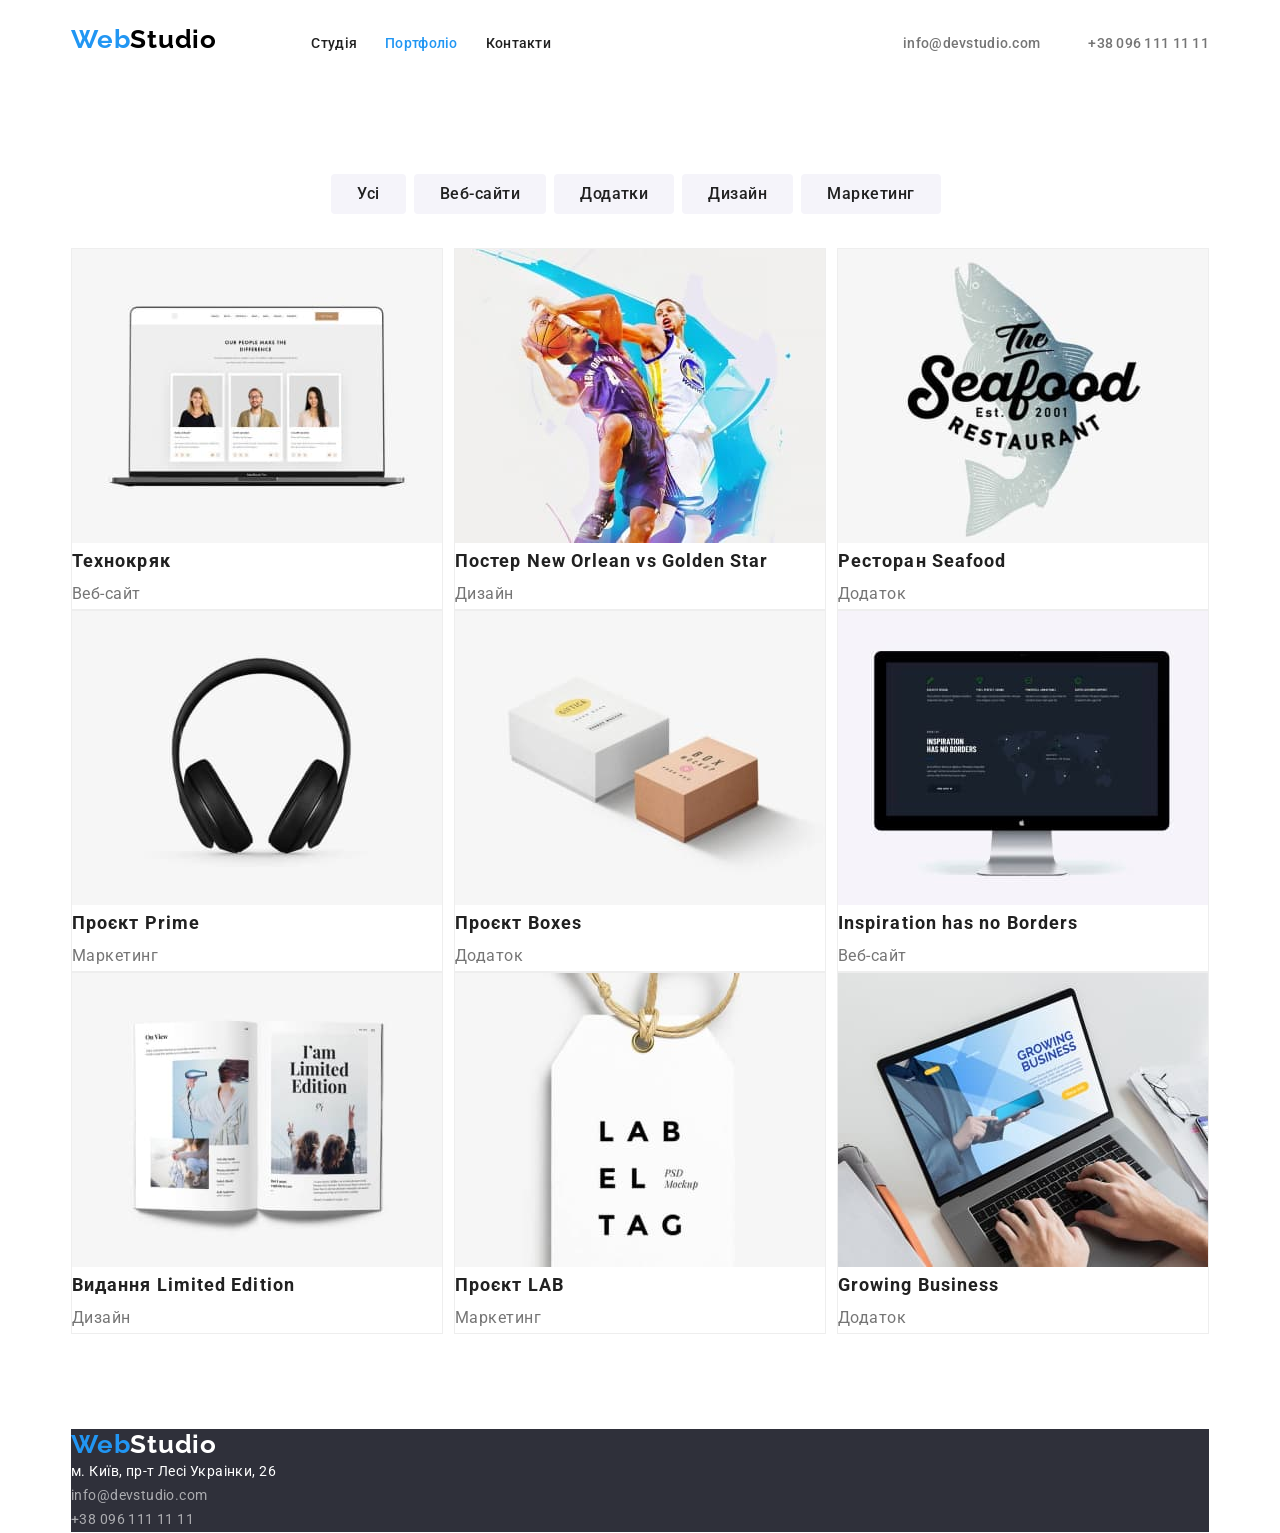
==== portfolio.html @ 71df14c6 "Add files via upload" ====
<!DOCTYPE html>
<html lang="uk">
    <head>
        <meta charset="UTF-8">
        <meta http-equiv="X-UA-Compatible" content="IE=edge">
        <meta name="viewport" content="width=device-width, initial-scale=1.0">
        <title>WebStudio</title>
        <link rel="preconnect" href="https://fonts.googleapis.com">
        <link rel="preconnect" href="https://fonts.gstatic.com" crossorigin>
        <link href="https://fonts.googleapis.com/css2?family=Montserrat:wght@400;700&family=Raleway:wght@700&family=Roboto:wght@400;500;700;900&display=swap" rel="stylesheet">
        <link rel="stylesheet" href="https://cdnjs.cloudflare.com/ajax/libs/modern-normalize/1.1.0/modern-normalize.min.css" integrity="sha512-wpPYUAdjBVSE4KJnH1VR1HeZfpl1ub8YT/NKx4PuQ5NmX2tKuGu6U/JRp5y+Y8XG2tV+wKQpNHVUX03MfMFn9Q==" crossorigin="anonymous" referrerpolicy="no-referrer">
        <link rel="stylesheet" href="./css/styles.css" />
    </head>


    <body>
    <div class="container">
        <section class="section-head">             
            <header class="header">
                <nav class="header-nav">
                    <a href="./index.html" class="header-logo link" lang="en">Web<span>Studio</span></a>   
                    <ul class="header-list list">
                        <li class="header-item"><a class="header-link link" href="./index.html">Студія</a></li>
                        <li class="header-item"><a class="header-link link  current" href="./portfolio.html">Портфоліо</a></li>
                        <li class="header-item"><a class="header-link link" href="contacts.html">Контакти</a></li>
                    </ul>
                </nav>
                
                    <ul class="contacts list">
                        <li class="header-contacts"> <a class="header-contnum link" href="mailto:info@devstudio.com">info@devstudio.com</a></li>
                        <li class="header-contacts"> <a class="header-conttel link" href="tel:+380961111111">+38 096 111 11 11</a></li>
                    </ul>
            </header>

        </section>

    </div>

        <main>
                <div class="container">
                    <section class="section">
                        <h1 class="portfolio visually-hidden">Портфоліо</h1>
                        <ul class="portfolio-buttons list">
                        <li><button class="button-portfolio button" type="button">Усі</button></li>
                        <li><button class="button-portfolio button" type="button">Веб-сайти</button></li>
                        <li><button class="button-portfolio button" type="button">Додатки</button></li>
                        <li><button class="button-portfolio button" type="button">Дизайн</button></li>
                        <li><button class="button-portfolio button" type="button">Маркетинг</button></li>
                        </ul>

            
                
                        <ul class="work-list list">
                        <li class="work-item">
                            <a>
                                <img src="./images/noutbuk.jpg" alt="ноутбук" width="370">
                                <h2 class="work-title">Технокряк</h2>
                                <p class="work-text">Веб-сайт</p>
                            </a>
                        </li>
                        <li class="work-item ">
                            <a>
                                <img src="./images/basketbolisty.jpg" alt="баскетболісти" width="370">
                                <h2 class="work-title">Постер New Orlean vs Golden Star</h2>
                                <p class="work-text">Дизайн</p>
                            </a>
                        </li>
                        <li class="work-item">
                            <a>
                                <img src="./images/ryba.jpg" alt="риба" width="370">
                                <h2 class="work-title">Ресторан Seafood</h2>
                                <p class="work-text">Додаток</p>
                            </a>
                        </li>
                        <li class="work-item">
                            <a>
                                <img src="./images/navushnyky.jpg" alt="навушники" width="370">
                                <h2 class="work-title">Проєкт Prime</h2>
                                <p class="work-text">Маркетинг</p>
                            </a>
                        </li>
                        <li class="work-item">
                            <a>
                                <img src="./images/yashchyky.jpg" alt="ящики" width="370">
                                <h2 class="work-title">Проєкт Boxes</h2>
                                <p class="work-text">Додаток</p>
                            </a>
                        </li>
                        <li class="work-item">
                            <a>
                                <img src="./images/yekran.jpg" alt="єкран" width="370">
                                <h2 class="work-title">Inspiration has no Borders</h2>
                                <p class="work-text">Веб-сайт</p>
                            </a>
                        </li>
                        <li class="work-item">
                            <a>
                                <img src="./images/knyha.jpg" alt="книга" width="370">
                                <h2 class="work-title">Видання Limited Edition</h2>
                                <p class="work-text">Дизайн</p>
                            </a>
                        </li>
                        <li class="work-item">
                            <a>
                                <img src="./images/birka.jpg" alt="бірка" width="370">
                                <h2 class="work-title">Проєкт LAB</h2>
                                <p class="work-text">Маркетинг</p>
                            </a>
                        </li>
                        <li class="work-item">
                            <a>
                                <img src="./images/liudyna-za-kompiuterom.jpg" alt="людина за компьютером" width="370">
                                <h2 class="work-title">Growing Business</h2>
                                <p class="work-text">Додаток</p>
                            </a>
                        </li>
                        </ul>
                    </section>
                </div>
        </main>

    <div class="container">
        <section class="section-footer">
                <footer class="footer">
                <a href="./index.html" class="footer-logo link" lang="en">Web<span>Studio</span></a>
                 <address class="adress">
                    <ul class="adress-list list">
                        <li class="adress-find"><a class="footer-link link" href="https://goo.gl/maps/CPtrU1FHBa2aNyZL9" target="_blank" rel="noopener noreferrer nofollow">м. Київ, пр-т Лесі Украінки, 26</a></li>
                        <li class="adress-item"><a class="footer-link link" href="mailto:info@devstudio.com">info@devstudio.com</a></li>
                        <li class="adress-item"><a class="footer-link link" href="tel:+380961111111">+38 096 111 11 11</a></li>
                    </ul>
                 </address>    
             </footer>
        </section>
    </div>
    </body>
</html>
---- css/styles.css ----
html{ box-sizing: border-box;
}

*,
*::before,
*::after {
    box-sizing: inherit;
}

:root {
    --main-text-color: #212121;
    --secondary-text-color: #ffffff;
    --ouwer-text-color: #757575;
    --acent-color: #2196f3;
    --contener-color: #eeeeee;
    --logo-color-text: #000000;
    --buttons-port-color: #f5f4fa;
    --footer-text-color: rgba(255, 255, 255, 0.6);
    --background-footer-color: #2f303a;
    --background-section: #e5e5e5;
    --brand-color-third:#188CE8;               /* &&&*/
    --brand-background-color:  #F5F5F5;    /* &&&*/
    --line-color: #ececec;
    --background-color: #ffffff; 
    --icon-color: #afb1b8;
    --main-font: Roboto, sans-serif;
}

body {
    font-family: 'Roboto','Montserrat', sans-serif;
    font-size: 14px;
    letter-spacing: 0.03em;
    color: var(--ouwer-text-color);
  /*  background-color: var(--brand-background-color);  возобновить*/
    background-color:ffffff;
    margin: 0;

    /*font-family: 'Raleway','Roboto', sans-serif; 
    font-family: 'Montserrat', sans-serif;*/
}

h1,h2,h3,h4,h5,h6,p {
  margin: 0;
}
img {
  display: block;
  max-width: 100%;
  height: auto;
}
address {
  /* или через класс .footer-address*/
  font-style: normal;
}
button {
  display: block;
  cursor: pointer;
  border: none;
  border-radius: 4px;
}

.section {
  margin-top: 93px;
  margin-bottom: 93px;
}
.container {
  width: 1170px;
  margin: 0 auto;
  padding: 0 15px;
  border: 1px solid rgb(255, 255, 255);

}
.list {
  list-style: none;
  padding-left: 0;
  margin: 0;
  
}
.link {
  text-decoration: none;
   color: inherit;
}
.button { 
    display: inline-block ;
    text-decoration: none;
    border: 1px solid transparent;
    
} 


/*-------------------HEADER-------------------*/


.header {
  display: flex;
  justify-content: center;
  text-align: center;
  align-items: baseline;
  margin-top:23px;
  margin-bottom:24px;

}

.header-logo {
   
    font-family: 'Raleway';
    font-weight: 700;
    font-size: 26px;
    line-height: 1.19;
    letter-spacing: 0.03em;
    color: var(--acent-color);
    margin-right: 91px;  
      

}


.header-nav .header-item{

    background-color: inherit;
    padding: 0;
}
.header-item:not(:last-child) {
 padding-right: 28px;
}

.header-nav .header-item:last-child {
    margin-right: 0;
}
.header-nav .list {
   display: inline-flex;
   list-style: none;
}  


.logo {
    font-family: 'Raleway';
    font-weight: 700;
    font-size: 26px;
    line-height: 1.19;
    letter-spacing: 0.03em;
   
}



.header-logo span {
    color: #000000; 
}


.header-list :hover,
.header-list :focus {
   color: var( --acent-color);
}
.header-link {
    font-family: inherit;
    font-weight: 500;
    font-size: 14px;
    line-height: 1.14;
    letter-spacing: 0.02em;
    color: var(--main-text-color);
    
}
.list {
    list-style: none;
    padding: 0; 
    margin:0; 
    display: flex;  
    
}
.link {
    text-decoration: none;
}


.current {
    color: var(--acent-color);
}

.header-item .link :hover, 
.header-item .link :focus {
   color: var(--acent-color);
}
.header-contacts :hover,
.header-contacts :focus {  
   color: var(--acent-color);
}

.contacts { 
    display: inline-flex; 
    margin-left: auto;
    
   
}
.header-contacts-nav {
    display: inline-flex;
    background-color: inherit;
    outline: 1px transparent;
    padding: 0;
    border: 1px solid red;
}
.header-contnum {
    font-family: inherit;
    font-weight: 500;
    font-size: 14px;
    line-height: 1.14;
    letter-spacing: 0.02em;
    color: var(--ouwer-text-color);
    margin-left: 340px; 
}


.header-conttel {
    font-family: inherit;
    font-weight: 500;
    font-size: 14px;
    line-height: 1.14;
    letter-spacing: 0.02em;
    color: var(--ouwer-text-color);
    margin-left: 48px;
    
}


/*-------------------HERO-------------------*/

.hero {
    background-color: var(--background-footer-color);
    text-align: center;
    margin-top: 0;
    margin-bottom: 0;
}
.hero-title {
    display: inline-block;
    font-family: inherit;
    font-weight: 900;
    font-size: 44px;
    line-height: 1.36;
    text-align: center;
    letter-spacing: 0.06em;
    text-transform: uppercase;
    color: var(--secondary-text-color);
    margin-top: 199px;
    margin-bottom: 28px;
    margin-left: 282px;
    margin-right: 282px;
}

.hero-button {
    display: inline-block;
    font-family: inherit;
    font-weight: 700;
    font-size: 16px;
    line-height: 1.88;
    align-items: center;
    text-align: center;
    letter-spacing: 0.06em;
    color: var(--secondary-text-color);
    background-color: var(--acent-color);
    padding: 10px 32px;
    min-width: 216px;
    margin-bottom: 199px; 
    }


button:active {
  background-color: var(--brand-color-third);
}
button:hover {
    cursor: pointer;
    background-color: var(--acent-color);
    box-shadow: 0px 4px 4px rgba(0, 0, 0, 0.15);
    border-radius: 4px;
    background-color: var(--brand-color-third);
    color:var(--secondary-text-color);
    }


/*-------------------benefits-------------------*/


.visually-hidden {
  position: absolute;
    white-space: nowrap;
    width: 1px;
    height: 1px;
    overflow: hidden;
    border: 0;
    padding: 0;
    clip: rect(0 0 0 0);
    clip-path: inset(50%);
    margin: -1px;
    
}

.benefits-headline {
    font-family: inherit;
    font-weight: 700;
    font-size: 14px;
    line-height: 1.14;
    letter-spacing: 0.03em;
    text-transform: uppercase;
    color: var(--main-text-color);
    margin-bottom: 8px;

}

    
.benefits-item {
    line-height: 1.71;
    color: var(--ouwer-text-color);
    margin-right: 28px;
}

.benefits-item:not(:last-child){
  margin-right: 28px;
}


/*-------------------ACTIVITY-------------------*/
.activity {
    margin-top: 0;
 
    
}
.activity-title {
    font-family: inherit;
    font-weight: 700;
    font-size: 36px;
    line-height: 1.17;
    text-align: center;
    letter-spacing: 0.03em;
    color: var(--main-text-color);
    margin-bottom: 48px;
    margin-left: 401px;
    margin-right: 401px;
    
    
}
.activity-item:not(:last-child) {
 padding-right: 30px;
} 
.activity-item {
    padding-bottom: 50px;
}

/*-------------------TEAM-------------------*/
.team {
    background-color: #F5F4FA;
    padding-top: 94px;
}
.team-title {
    font-family: inherit;
    font-weight: 700;
    font-size: 36px;
    line-height: 1.17;
    text-align: center;
    letter-spacing: 0.03em;
    color: var(--main-text-color);
    margin-bottom: 50px;
}

.team-item {
    background-color: #fff;
    padding-right:not(:last-child): 30px;
    box-shadow: 0px 1px 3px rgba(0, 0, 0, 0.12), 0px 1px 1px rgba(0, 0, 0, 0.14), 0px 2px 1px rgba(0, 0, 0, 0.2);
    border-radius: 0px 0px 4px 4px;

}
.team-item:not(:last-child) {
 padding-right: 30px;
}

.team-headline {
    font-family: inherit;
    font-weight: 500;
    font-size: 16px;
    line-height: 1.88;
    letter-spacing: 0.03em;
    color: var(--main-text-color);
    text-align: center;

}
.team-notes {
    font-family: inherit;
    font-size: 16px;
    line-height: 1.88;
    letter-spacing: 0.03em;
    color: var(--ouwer-text-color);
    text-align: center;
    margin-bottom: 94px;
    }

/*-------------------PORTFOLIO-------------------*/
.portfolio-buttons {
   
    justify-content: center;
    
}

.button-portfolio {
    display: inline-block;
    font-family: inherit;
    font-weight: 500;
    font-size: 16px;
    line-height: 1.62;
    align-items: center;
    text-align: center;
    letter-spacing: 0.03em;
    background: #F5F4FA;
    border-radius: 4px;
    color: var(--main-text-color);
    min-width: 73px;
    padding: 6px 25px;
    margin-right:8px;
   
}

.button-portfolio{
    
    margin-right:not(:last-child): 8px;
}
.button-portfoli:last-child{
    margin-right: 0;
}



.work-list {

    justify-content: space-between;
    margin-top: 34px;
    /*margin-left: -30px;
    margin-top:-30px;*/
    flex-wrap: wrap;
    

}

.work-list {
   /* flex-basis: calc((100%-30px*2) / 3) ;*/
   flex-basis: calc(100%/(3-20px));
}

.work-list.item:nth-child(3n) {
    margin-right: 0;
}
.work-list.item:nth-child(-n+3) {
    margin-bottom: 0;
}

.work-item {
    border: 1px solid #EEEEEE;
    
}

.work-title {
    font-family: inherit;
    font-weight: 700;
    font-size: 18px;
    line-height: 2;
    letter-spacing: 0.06em;
    color: var(--main-text-color);
}
.work-text {
    font-family: inherit;
    font-size: 16px;
    line-height: 1.88;
    letter-spacing: 0.03em;
    color: var(--ouwer-text-color);
}


/*-------------------FOTER-------------------*/
.section-footer {
    background-color: var(--background-footer-color);

    
    display: flex ;

    
    
    
   
 
}
.footer{
}  
.footer-contacts {
    margin-top: 60px;
    margin-bottom: 60px;
    
}

.address{
    
    
      

}
.address-list{
    
    
    
       

}
.adress-item {

font-family: inherit;
font-style: normal;
font-size: 14px;
line-height: 1.71;
letter-spacing: 0.03em;
color: rgba(255, 255, 255, 0.6);
 

}

.footer-logo {
    font-family: 'Raleway';
    font-weight: 700;
    font-size: 26px;
    line-height: 1.19;
    letter-spacing: 0.03em;
    color: var(--acent-color);
    padding-top: 0;
    display: block;
    
    

}

.footer-logo span {
color: var(--secondary-text-color);
}

.adress a {
    color: rgba(255, 255, 255, 0.6); 
}

.adress-find a {
    font-family: inherit;
    font-style: normal;
    font-size: 14px;
    line-height: 1.71;
    letter-spacing: 0.03em;
    color: var(--secondary-text-color);
}

.adress-list :hover,
.adress-list :focus {
   color: var(--acent-color);
}

.list {
    list-style: none;
}
.link {
    text-decoration: none;
}

.menu-footer {
      padding-top: 50px;
      padding-bottom: 60px;
    
    
    
      
}

.adress-list {
    display:block;
    justify-content:column;}
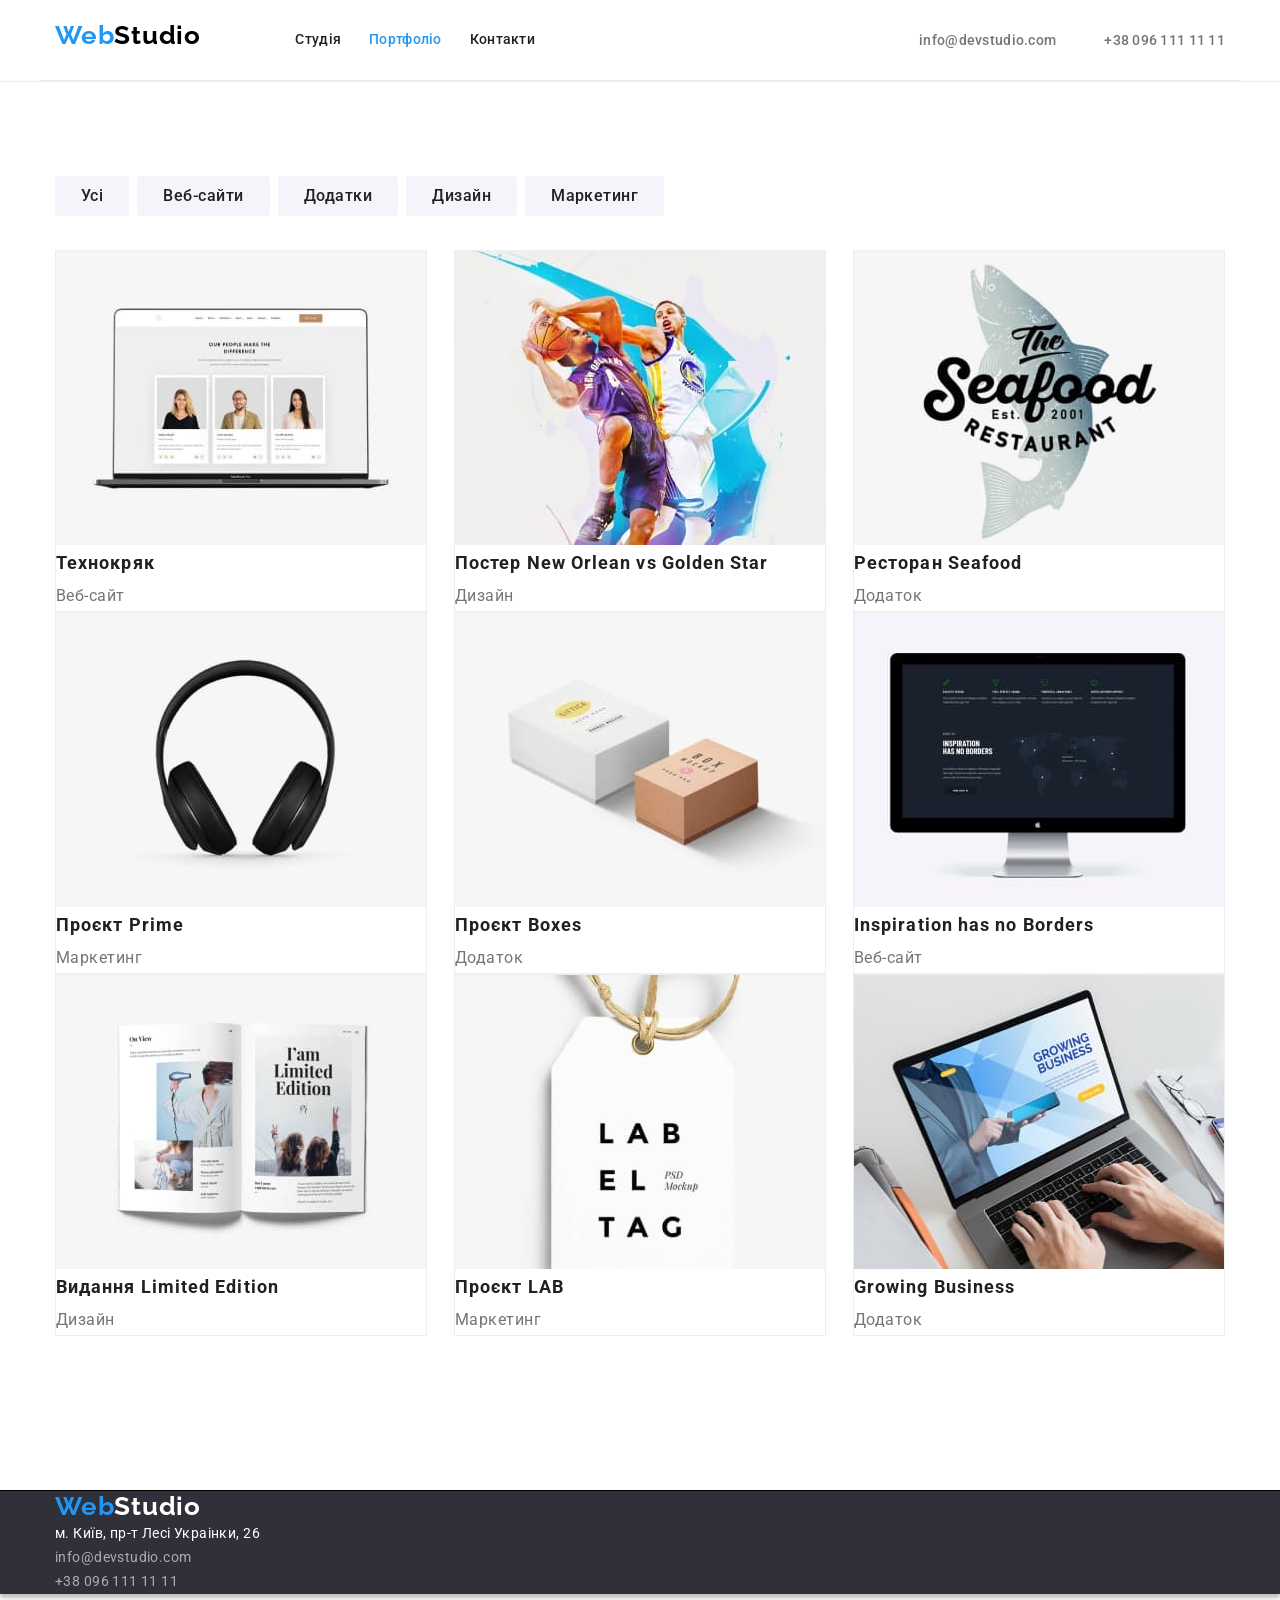
==== commit 0c4007fb: "Add files via upload" ====
--- a/portfolio.html
+++ b/portfolio.html
@@ -14,31 +14,27 @@
 
 
     <body>
-    <div class="container">
-        <section class="section-head">             
-            <header class="header">
-                <nav class="header-nav">
-                    <a href="./index.html" class="header-logo link" lang="en">Web<span>Studio</span></a>   
-                    <ul class="header-list list">
-                        <li class="header-item"><a class="header-link link" href="./index.html">Студія</a></li>
-                        <li class="header-item"><a class="header-link link  current" href="./portfolio.html">Портфоліо</a></li>
-                        <li class="header-item"><a class="header-link link" href="contacts.html">Контакти</a></li>
-                    </ul>
-                </nav>
-                
-                    <ul class="contacts list">
-                        <li class="header-contacts"> <a class="header-contnum link" href="mailto:info@devstudio.com">info@devstudio.com</a></li>
-                        <li class="header-contacts"> <a class="header-conttel link" href="tel:+380961111111">+38 096 111 11 11</a></li>
-                    </ul>
-            </header>
-
-        </section>
-
-    </div>
+    <header class="header">
+        <div class="container header">
+            <nav class="header-nav">
+                <a href="./index.html" class="header-logo link" lang="en">Web<span>Studio</span></a>   
+                <ul class="header-list list">
+                    <li class="header-item"><a class="header-link link" href="./index.html">Студія</a></li>
+                    <li class="header-item"><a class="header-link link  current" href="./portfolio.html">Портфоліо</a></li>
+                    <li class="header-item"><a class="header-link link" href="contacts.html">Контакти</a></li>
+                 </ul>
+             </nav>
+                <ul class="contacts list">
+                     <li class="header-contacts"> <!--<svg class="" width="" heigh=""><use href=""></use></svg>--><a class="header-contnum link" href="mailto:info@devstudio.com">info@devstudio.com</a></li>
+                     <li class="header-contacts"> <a class="header-conttel link" href="tel:+380961111111">+38 096 111 11 11</a></li>
+                </ul>
+       </div>
+    </header> 
 
         <main>
-                <div class="container">
-                    <section class="section">
+                
+                <section class="section">
+                        <div class="container">
                         <h1 class="portfolio visually-hidden">Портфоліо</h1>
                         <ul class="portfolio-buttons list">
                         <li><button class="button-portfolio button" type="button">Усі</button></li>
@@ -47,9 +43,8 @@
                         <li><button class="button-portfolio button" type="button">Дизайн</button></li>
                         <li><button class="button-portfolio button" type="button">Маркетинг</button></li>
                         </ul>
+                        
 
-            
-                
                         <ul class="work-list list">
                         <li class="work-item">
                             <a>
@@ -115,23 +110,24 @@
                             </a>
                         </li>
                         </ul>
-                    </section>
-                </div>
+                    </div>
+            </section>
+
         </main>
 
-    <div class="container">
-        <section class="section-footer">
+
                 <footer class="footer">
-                <a href="./index.html" class="footer-logo link" lang="en">Web<span>Studio</span></a>
-                 <address class="adress">
-                    <ul class="adress-list list">
-                        <li class="adress-find"><a class="footer-link link" href="https://goo.gl/maps/CPtrU1FHBa2aNyZL9" target="_blank" rel="noopener noreferrer nofollow">м. Київ, пр-т Лесі Украінки, 26</a></li>
-                        <li class="adress-item"><a class="footer-link link" href="mailto:info@devstudio.com">info@devstudio.com</a></li>
-                        <li class="adress-item"><a class="footer-link link" href="tel:+380961111111">+38 096 111 11 11</a></li>
-                    </ul>
-                 </address>    
-             </footer>
-        </section>
-    </div>
+                     <div class="container">
+                        <a href="./index.html" class="footer-logo link" lang="en">Web<span>Studio</span></a>
+                        <address class="adress-footer">
+                        <ul class="adress-list list">
+                            <li class="adress-find"><a class="footer-link link" href="https://goo.gl/maps/CPtrU1FHBa2aNyZL9" target="_blank" rel="noopener noreferrer nofollow">м. Київ, пр-т Лесі Украінки, 26</a></li>
+                            <li class="adress-item"><a class="footer-link link" href="mailto:info@devstudio.com">info@devstudio.com</a></li>
+                            <li class="adress-item"><a class="footer-link link" href="tel:+380961111111">+38 096 111 11 11</a></li>
+                        </ul>
+                    </div>
+                </footer>
+
+
     </body>
 </html>
--- a/css/styles.css
+++ b/css/styles.css
@@ -33,8 +33,8 @@
     letter-spacing: 0.03em;
     color: var(--ouwer-text-color);
   /*  background-color: var(--brand-background-color);  возобновить*/
-    background-color:ffffff;
-    margin: 0;
+    background-color:#ffffff;
+
 
     /*font-family: 'Raleway','Roboto', sans-serif; 
     font-family: 'Montserrat', sans-serif;*/
@@ -49,7 +49,6 @@
   height: auto;
 }
 address {
-  /* или через класс .footer-address*/
   font-style: normal;
 }
 button {
@@ -60,14 +59,13 @@
 }
 
 .section {
-  margin-top: 93px;
-  margin-bottom: 93px;
+  padding-top: 94px;
+  padding-bottom: 94px;
 }
 .container {
-  width: 1170px;
+  width: 1200px;
   margin: 0 auto;
   padding: 0 15px;
-  border: 1px solid rgb(255, 255, 255);
 
 }
 .list {
@@ -93,11 +91,10 @@
 
 .header {
   display: flex;
-  justify-content: center;
   text-align: center;
-  align-items: baseline;
-  margin-top:23px;
-  margin-bottom:24px;
+  align-items: center;
+  border-bottom: 1px solid var(--line-color);
+
 
 }
 
@@ -121,7 +118,7 @@
     padding: 0;
 }
 .header-item:not(:last-child) {
- padding-right: 28px;
+ margin-right: 28px;
 }
 
 .header-nav .header-item:last-child {
@@ -160,17 +157,14 @@
     line-height: 1.14;
     letter-spacing: 0.02em;
     color: var(--main-text-color);
+    padding: 32px 0;
+    display: block;
+    
     
 }
 .list {
-    list-style: none;
-    padding: 0; 
-    margin:0; 
-    display: flex;  
-    
-}
-.link {
-    text-decoration: none;
+    display: inline-flex;
+      
 }
 
 
@@ -188,26 +182,33 @@
 }
 
 .contacts { 
-    display: inline-flex; 
+  
     margin-left: auto;
+    display: flex;
+  text-align: center;
+  align-items: center;
+    
+    
     
    
 }
 .header-contacts-nav {
-    display: inline-flex;
+   
     background-color: inherit;
     outline: 1px transparent;
     padding: 0;
-    border: 1px solid red;
+       
+
 }
 .header-contnum {
-    font-family: inherit;
+    font-family: inherit; 
     font-weight: 500;
     font-size: 14px;
     line-height: 1.14;
     letter-spacing: 0.02em;
     color: var(--ouwer-text-color);
-    margin-left: 340px; 
+    margin-left: auto; 
+    
 }
 
 
@@ -393,20 +394,20 @@
     }
 
 /*-------------------PORTFOLIO-------------------*/
-.portfolio-buttons {
-   
+
+.portfolio-buttons{
+
+
+}
+.button-portfolio {
+    display: inline-flex;
     justify-content: center;
-    
-}
-
-.button-portfolio {
-    display: inline-block;
+    align-items: center;
+    text-align: center;
     font-family: inherit;
     font-weight: 500;
     font-size: 16px;
     line-height: 1.62;
-    align-items: center;
-    text-align: center;
     letter-spacing: 0.03em;
     background: #F5F4FA;
     border-radius: 4px;
@@ -416,15 +417,6 @@
     margin-right:8px;
    
 }
-
-.button-portfolio{
-    
-    margin-right:not(:last-child): 8px;
-}
-.button-portfoli:last-child{
-    margin-right: 0;
-}
-
 
 
 .work-list {
@@ -473,39 +465,19 @@
 
 
 /*-------------------FOTER-------------------*/
-.section-footer {
+
+
+.footer{
     background-color: var(--background-footer-color);
-
-    
     display: flex ;
-
-    
-    
-    
-   
- 
-}
-.footer{
-}  
-.footer-contacts {
     margin-top: 60px;
     margin-bottom: 60px;
-    
-}
-
-.address{
-    
-    
-      
-
-}
-.address-list{
-    
-    
-    
-       
-
-}
+    border-top: 1px solid #000000;
+    box-shadow: 0px 4px 4px rgba(0, 0, 0, 0.25);
+    
+}
+
+
 .adress-item {
 
 font-family: inherit;
@@ -527,9 +499,6 @@
     color: var(--acent-color);
     padding-top: 0;
     display: block;
-    
-    
-
 }
 
 .footer-logo span {
@@ -554,19 +523,10 @@
    color: var(--acent-color);
 }
 
-.list {
-    list-style: none;
-}
-.link {
-    text-decoration: none;
-}
 
 .menu-footer {
-      padding-top: 50px;
-      padding-bottom: 60px;
-    
-    
-    
+    padding-top: 50px;
+    padding-bottom: 60px;
       
 }
 
